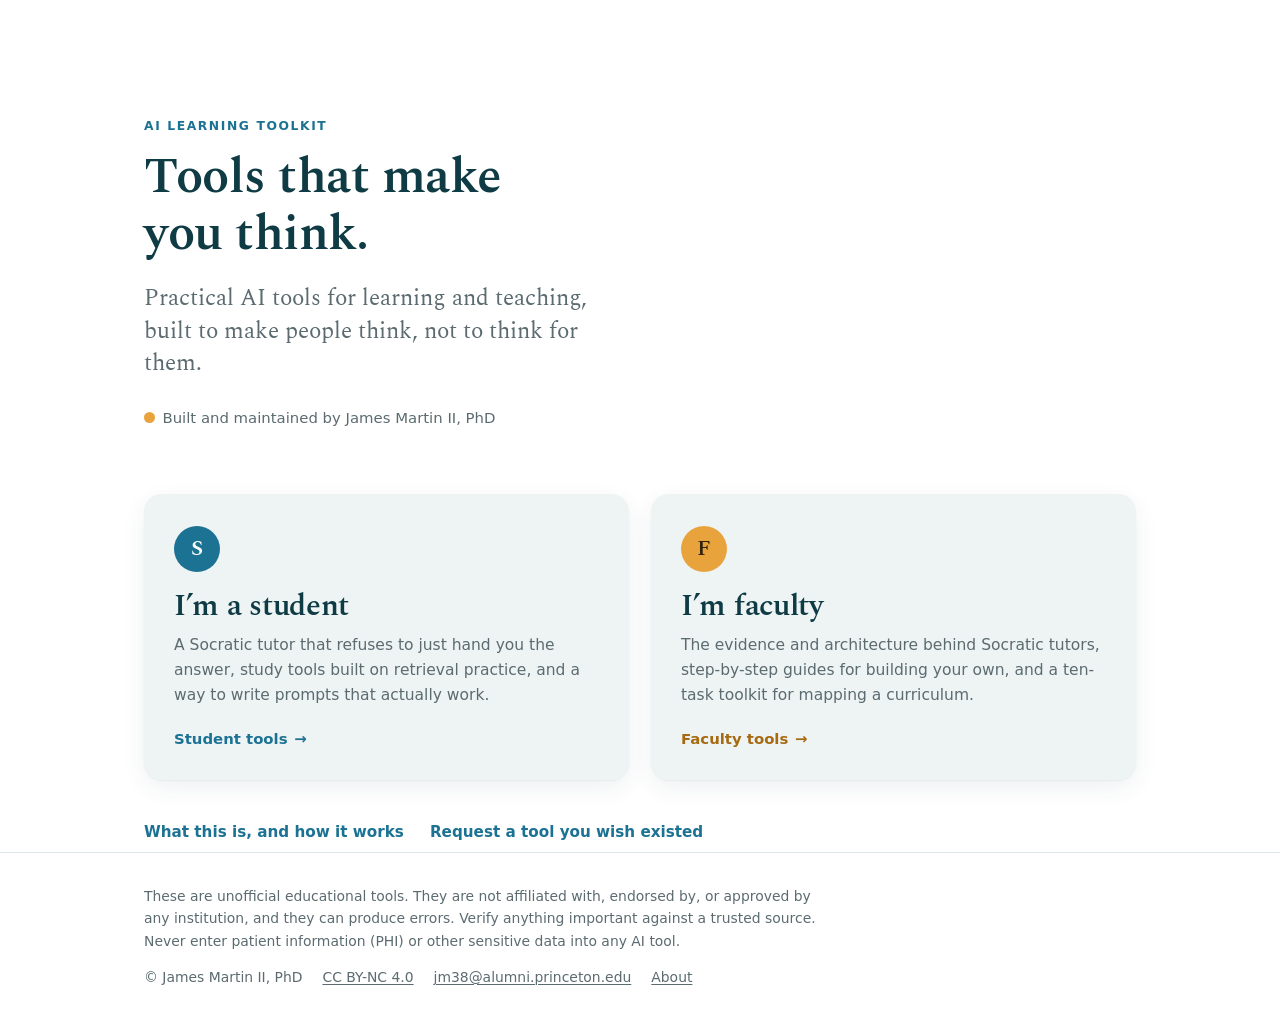
==== ai-learning-toolkit/index.html @ 67334102 "Add AI Learning Toolkit hub with student and faculty tracks Builds the two-track AI teaching tool li" ====
<!DOCTYPE html>
<html lang="en">
<head>
<meta charset="utf-8">
<meta name="viewport" content="width=device-width, initial-scale=1">
<title>AI Learning Toolkit</title>
<meta name="description" content="Practical AI tools for learning and teaching, built to make people think, not to think for them.">
<meta property="og:title" content="AI Learning Toolkit">
<meta property="og:description" content="Practical AI tools for learning and teaching, built to make people think, not to think for them.">
<meta property="og:type" content="website">
<link rel="preconnect" href="https://fonts.googleapis.com">
<link rel="preconnect" href="https://fonts.gstatic.com" crossorigin>
<link rel="stylesheet" href="https://fonts.googleapis.com/css2?family=Spectral:wght@500;600&display=swap">
<link rel="stylesheet" href="assets/style.css">
<style>
  /* Landing page only: a tall, quiet opening before the two doors. */
  .hero { padding: clamp(64px, 13vh, 128px) 0 clamp(40px, 7vh, 70px); }
  .hero h1 { max-width: 15ch; }
  .hero .purpose {
    font-family: var(--serif);
    font-size: clamp(1.12rem, 2.3vw, 1.42rem);
    color: var(--muted);
    max-width: 40ch;
    margin-top: .55em;
    line-height: 1.45;
  }
  .byline { font-size: .93rem; color: var(--muted); margin: 26px 0 0; }
  .byline .dot { margin-right: .5em; vertical-align: baseline; }
  .third {
    display: flex;
    flex-wrap: wrap;
    gap: 10px 26px;
    align-items: baseline;
    font-size: .95rem;
    color: var(--muted);
    margin-bottom: 56px;
  }
  .third a { font-weight: 600; text-decoration: none; }
  .third a:hover { text-decoration: underline; }
</style>
</head>
<body>
<a class="skip" href="#doors">Skip to the two tracks</a>

<main>
  <section class="hero">
    <div class="wrap">
      <p class="eyebrow">AI Learning Toolkit</p>
      <h1>Tools that make you think.</h1>
      <p class="purpose">Practical AI tools for learning and teaching, built to make people think, not to think for them.</p>
      <p class="byline"><span class="dot dot--amber"></span>Built and maintained by James Martin II, PhD</p>
    </div>
  </section>

  <div class="wrap">
    <div class="doors" id="doors">
      <a class="door door--student" href="students.html">
        <span class="circle" aria-hidden="true">S</span>
        <h2>I&rsquo;m a student</h2>
        <p>A Socratic tutor that refuses to just hand you the answer, study tools built on retrieval practice, and a way to write prompts that actually work.</p>
        <span class="go">Student tools</span>
      </a>

      <a class="door door--faculty" href="faculty.html">
        <span class="circle circle--amber" aria-hidden="true">F</span>
        <h2>I&rsquo;m faculty</h2>
        <p>The evidence and architecture behind Socratic tutors, step-by-step guides for building your own, and a ten-task toolkit for mapping a curriculum.</p>
        <span class="go">Faculty tools</span>
      </a>
    </div>

    <p class="third">
      <span><a href="about.html">What this is, and how it works</a></span>
      <span><a href="https://docs.google.com/forms/d/e/1FAIpQLSerSm1qCP2Snyl-9muM-snReBUJaLsD_PfKhPtI-Etm9-B4SQ/viewform">Request a tool you wish existed</a></span>
    </p>
  </div>
</main>

<footer class="site-footer">
  <div class="wrap">
    <p>These are unofficial educational tools. They are not affiliated with, endorsed by, or approved by any institution, and they can produce errors. Verify anything important against a trusted source. Never enter patient information (PHI) or other sensitive data into any AI tool.</p>
    <div class="meta">
      <span>&copy; James Martin II, PhD</span>
      <span><a href="https://creativecommons.org/licenses/by-nc/4.0/">CC BY-NC 4.0</a></span>
      <span><a href="mailto:jm38@alumni.princeton.edu">jm38@alumni.princeton.edu</a></span>
      <span><a href="about.html">About</a></span>
    </div>
  </div>
</footer>
</body>
</html>
---- ai-learning-toolkit/assets/style.css ----
/* AI Learning Toolkit — design tokens and shared components.
   Ink / Teal / Amber on white, one serif paired with one sans.
   No accent stripes, no color bars, no underlines beneath headings. */

:root {
  --ink: #0F3B44;
  --teal: #1C7293;
  --amber: #E8A33D;
  --bg: #FFFFFF;
  --tint: #EEF3F4;
  --text: #1F2A2E;
  --muted: #5B6B70;
  --line: #DCE5E7;

  --serif: "Spectral", Cambria, Georgia, "Times New Roman", serif;
  --sans: system-ui, -apple-system, "Segoe UI", Roboto, "Helvetica Neue", Arial, sans-serif;

  --shadow: 0 1px 2px rgba(15, 59, 68, .05), 0 8px 24px rgba(15, 59, 68, .07);
  --shadow-lift: 0 2px 4px rgba(15, 59, 68, .06), 0 16px 40px rgba(15, 59, 68, .13);
  --radius: 14px;
  --measure: 66ch;
}

*, *::before, *::after { box-sizing: border-box; }

html { -webkit-text-size-adjust: 100%; scroll-behavior: smooth; }

body {
  margin: 0;
  background: var(--bg);
  color: var(--text);
  font-family: var(--sans);
  font-size: 17px;
  line-height: 1.6;
  -webkit-font-smoothing: antialiased;
}

h1, h2, h3, h4 {
  font-family: var(--serif);
  color: var(--ink);
  font-weight: 600;
  line-height: 1.15;
  margin: 0 0 .4em;
  letter-spacing: -.01em;
}

h1 { font-size: clamp(2rem, 5.2vw, 3.1rem); }
h2 { font-size: clamp(1.4rem, 3vw, 1.85rem); }
h3 { font-size: 1.18rem; }

p { margin: 0 0 1em; }
p:last-child { margin-bottom: 0; }

a { color: var(--teal); text-decoration-thickness: 1px; text-underline-offset: 2px; }
a:hover { color: var(--ink); }

ul, ol { margin: 0 0 1em; padding-left: 1.25em; }
li { margin-bottom: .4em; }

hr { border: 0; border-top: 1px solid var(--line); margin: 2.5rem 0; }

code {
  font-family: ui-monospace, SFMono-Regular, "SF Mono", Menlo, Consolas, monospace;
  font-size: .9em;
  background: var(--tint);
  padding: .12em .38em;
  border-radius: 5px;
}

/* ---------- layout ---------- */

.wrap { max-width: 1040px; margin: 0 auto; padding: 0 24px; }
.wrap--narrow { max-width: 760px; }

.skip {
  position: absolute; left: -9999px; top: 0;
  background: var(--ink); color: #fff; padding: .7em 1.1em; border-radius: 0 0 8px 0; z-index: 10;
}
.skip:focus { left: 0; color: #fff; }

:focus-visible { outline: 3px solid var(--amber); outline-offset: 3px; border-radius: 4px; }

/* ---------- masthead (interior pages) ---------- */

.masthead {
  border-bottom: 1px solid var(--line);
  background: var(--bg);
}
.masthead .wrap {
  display: flex;
  align-items: center;
  justify-content: space-between;
  gap: 16px;
  flex-wrap: wrap;
  padding-top: 18px;
  padding-bottom: 18px;
}
.wordmark {
  font-family: var(--serif);
  font-size: 1.05rem;
  font-weight: 600;
  color: var(--ink);
  text-decoration: none;
  display: inline-flex;
  align-items: center;
  gap: .55em;
}
.wordmark:hover { color: var(--teal); }
.masthead nav { display: flex; gap: 22px; font-size: .92rem; }
.masthead nav a { color: var(--muted); text-decoration: none; }
.masthead nav a:hover, .masthead nav a[aria-current="page"] { color: var(--ink); }
.masthead nav a[aria-current="page"] { font-weight: 600; }

/* ---------- the small colored circle (the one motif) ---------- */

.dot {
  display: inline-block;
  width: 11px; height: 11px;
  border-radius: 50%;
  background: var(--teal);
  flex: none;
}
.dot--amber { background: var(--amber); }
.dot--ink { background: var(--ink); }
.dot--hollow { background: transparent; box-shadow: inset 0 0 0 2px var(--muted); }

.circle {
  width: 46px; height: 46px;
  border-radius: 50%;
  display: grid;
  place-items: center;
  font-family: var(--serif);
  font-size: 1.35rem;
  font-weight: 600;
  color: #fff;
  background: var(--teal);
  flex: none;
}
.circle--amber { background: var(--amber); color: #33230A; }
.circle--ink { background: var(--ink); }

/* ---------- buttons ---------- */

.btn {
  display: inline-flex;
  align-items: center;
  gap: .6em;
  font: inherit;
  font-weight: 600;
  font-size: .97rem;
  padding: .78em 1.4em;
  border-radius: 999px;
  border: 1px solid transparent;
  background: var(--ink);
  color: #fff;
  text-decoration: none;
  cursor: pointer;
  transition: transform .15s ease, box-shadow .15s ease, background .15s ease, color .15s ease;
}
.btn:hover { background: #0b2d34; color: #fff; transform: translateY(-1px); box-shadow: var(--shadow); }

.btn--amber { background: var(--amber); color: #33230A; }
.btn--amber:hover { background: #d9922c; color: #33230A; }

.btn--quiet {
  background: transparent;
  color: var(--ink);
  border-color: var(--line);
}
.btn--quiet:hover { background: var(--tint); color: var(--ink); }

/* ---------- cards ---------- */

.card {
  background: var(--tint);
  border-radius: var(--radius);
  padding: 26px;
  box-shadow: var(--shadow);
}

/* the two doors on the landing page */
.doors {
  display: grid;
  grid-template-columns: repeat(auto-fit, minmax(280px, 1fr));
  gap: 22px;
  margin: 0 0 40px;
}
.door {
  display: block;
  background: var(--tint);
  border-radius: 18px;
  padding: 32px 30px 28px;
  text-decoration: none;
  color: var(--text);
  box-shadow: var(--shadow);
  transition: transform .18s ease, box-shadow .18s ease;
}
.door:hover { transform: translateY(-3px); box-shadow: var(--shadow-lift); color: var(--text); }
.door h2 { margin: 18px 0 .3em; }
.door p { color: var(--muted); font-size: .97rem; margin-bottom: 1.1em; }
.door .go {
  font-weight: 600;
  font-size: .93rem;
  color: var(--teal);
  display: inline-flex;
  align-items: center;
  gap: .45em;
}
.door--faculty .go { color: #A66A11; }
.door .go::after { content: "→"; transition: transform .18s ease; }
.door:hover .go::after { transform: translateX(4px); }

/* tool cards */
.tools {
  display: grid;
  grid-template-columns: repeat(auto-fit, minmax(310px, 1fr));
  gap: 20px;
  margin-bottom: 44px;
}
.tool {
  background: var(--tint);
  border-radius: var(--radius);
  padding: 24px;
  box-shadow: var(--shadow);
  display: flex;
  flex-direction: column;
  transition: box-shadow .18s ease;
}
.tool:hover { box-shadow: var(--shadow-lift); }
.tool h3 { margin-bottom: .35em; }
.tool > p { color: var(--muted); font-size: .95rem; }
.tool .actions { margin-top: auto; padding-top: 16px; display: flex; flex-wrap: wrap; gap: 10px 18px; align-items: center; }
.tool .actions a { font-size: .93rem; font-weight: 600; text-decoration: none; }
.tool .actions a:hover { text-decoration: underline; }
.tool .actions .secondary { font-weight: 500; color: var(--muted); }

/* wide row variant, used on the faculty page */
.tool--row { flex-direction: row; gap: 24px; align-items: flex-start; }
.tool--row .body { flex: 1; display: flex; flex-direction: column; }
.tool--row .actions { margin-top: 0; padding-top: 14px; }
@media (max-width: 620px) {
  .tool--row { flex-direction: column; }
}

/* tags */
.tags { display: flex; flex-wrap: wrap; gap: 8px; margin: 0 0 14px; padding: 0; list-style: none; }
.tag {
  display: inline-flex;
  align-items: center;
  gap: .45em;
  font-size: .78rem;
  font-weight: 600;
  letter-spacing: .01em;
  color: var(--ink);
  background: rgba(255, 255, 255, .82);
  border-radius: 999px;
  padding: .3em .8em;
  margin: 0;
}
.tag--soon { color: var(--muted); }

/* ---------- request panel ---------- */

.request {
  border-radius: 18px;
  background: var(--ink);
  color: #E7F0F2;
  padding: 34px 32px;
  display: flex;
  align-items: center;
  justify-content: space-between;
  gap: 26px;
  flex-wrap: wrap;
  margin-bottom: 48px;
}
.request h2 { color: #fff; margin-bottom: .3em; }
.request p { color: #B9CCD1; font-size: .97rem; max-width: 46ch; }
.request .btn--amber:hover { transform: translateY(-1px); }

/* ---------- misc blocks ---------- */

.lede {
  font-size: 1.12rem;
  color: var(--muted);
  max-width: var(--measure);
}

.eyebrow {
  font-size: .77rem;
  font-weight: 700;
  letter-spacing: .13em;
  text-transform: uppercase;
  color: var(--teal);
  margin: 0 0 12px;
}

.page-head { padding: 56px 0 34px; }
.page-head h1 { margin-bottom: .25em; }

.steps { list-style: none; padding: 0; margin: 0 0 8px; counter-reset: step; }
.steps li {
  position: relative;
  padding-left: 52px;
  margin-bottom: 22px;
  counter-increment: step;
}
.steps li::before {
  content: counter(step);
  position: absolute;
  left: 0; top: -2px;
  width: 34px; height: 34px;
  border-radius: 50%;
  background: var(--teal);
  color: #fff;
  font-family: var(--serif);
  font-weight: 600;
  display: grid;
  place-items: center;
}
.steps strong { color: var(--ink); }

.note {
  background: var(--tint);
  border-radius: var(--radius);
  padding: 20px 24px;
  font-size: .95rem;
  color: var(--muted);
  box-shadow: var(--shadow);
}
.note strong { color: var(--ink); }

/* ---------- footer ---------- */

.site-footer {
  border-top: 1px solid var(--line);
  margin-top: 8px;
  padding: 32px 0 44px;
  font-size: .87rem;
  color: var(--muted);
}
.site-footer p { max-width: 78ch; margin-bottom: .8em; }
.site-footer a { color: var(--muted); }
.site-footer a:hover { color: var(--ink); }
.site-footer .meta { display: flex; flex-wrap: wrap; gap: 8px 20px; margin-top: 14px; }

@media (prefers-reduced-motion: reduce) {
  *, *::before, *::after { transition: none !important; animation: none !important; scroll-behavior: auto !important; }
}
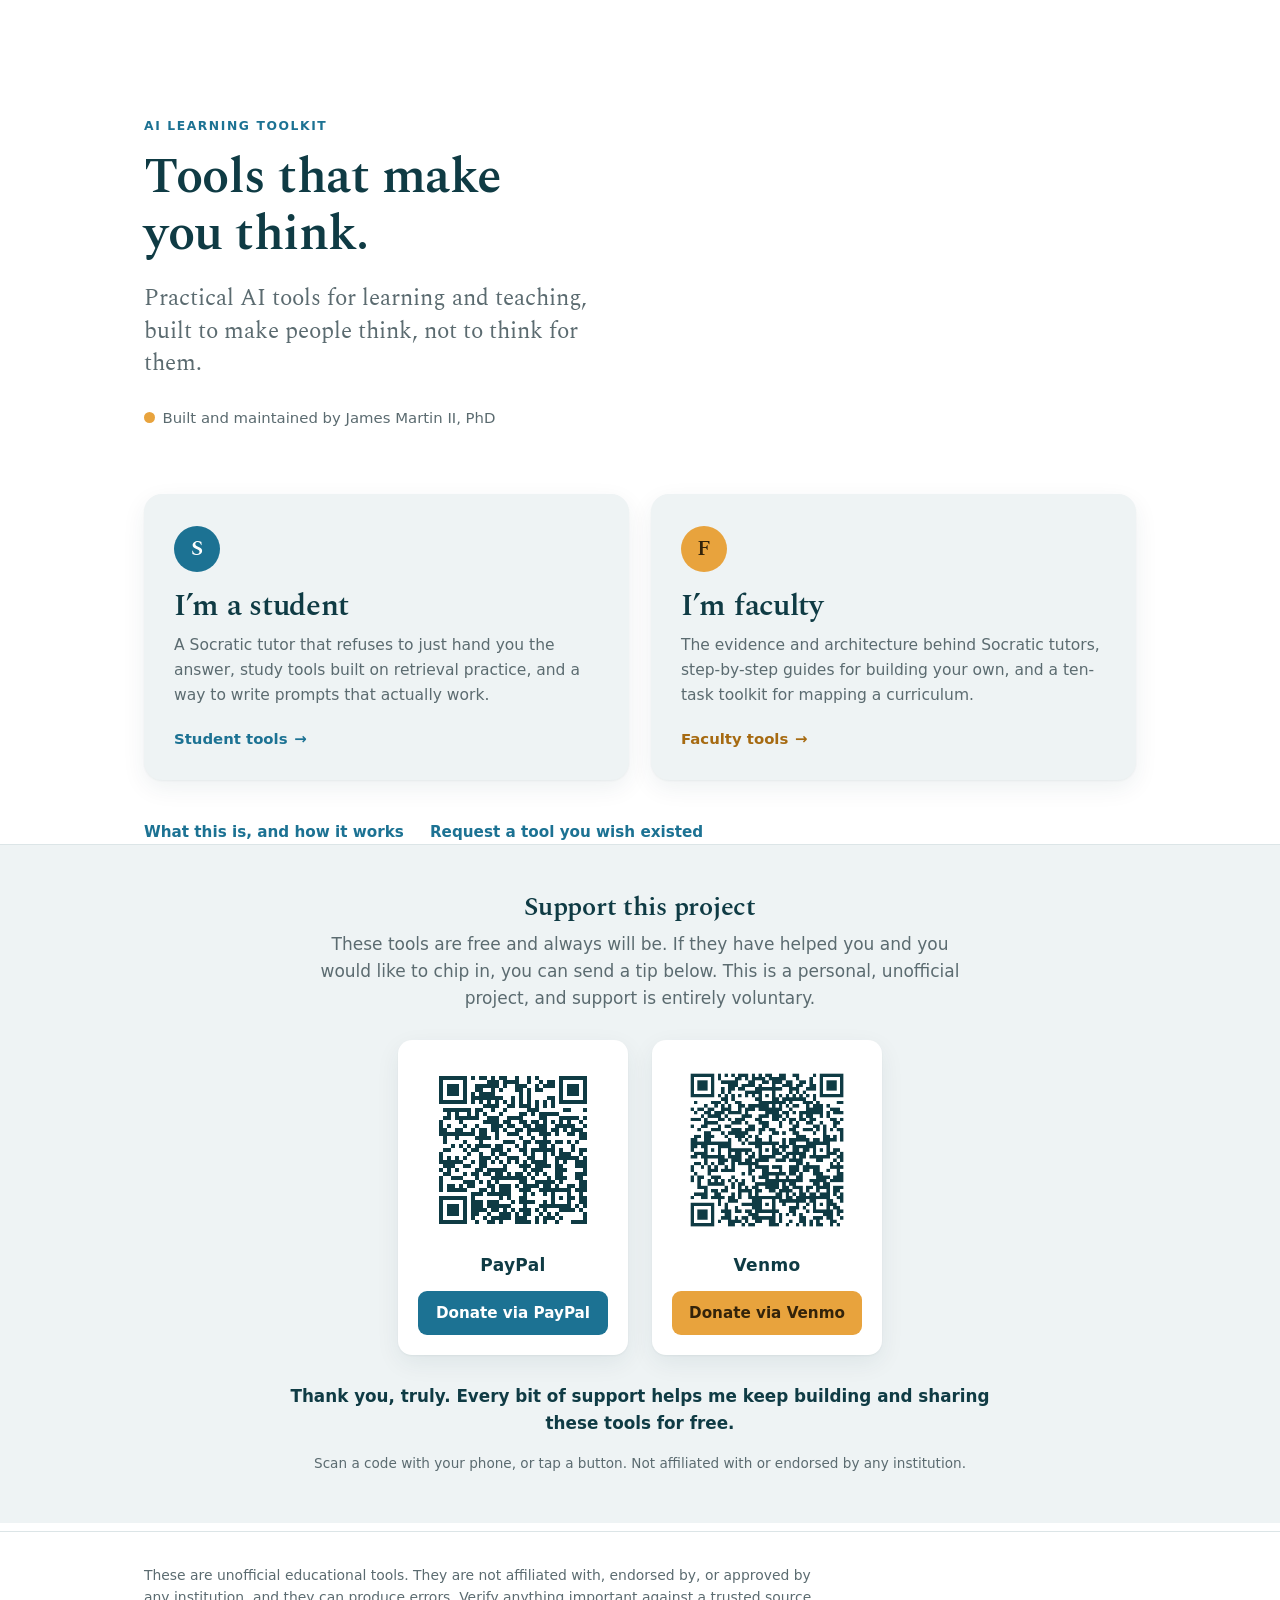
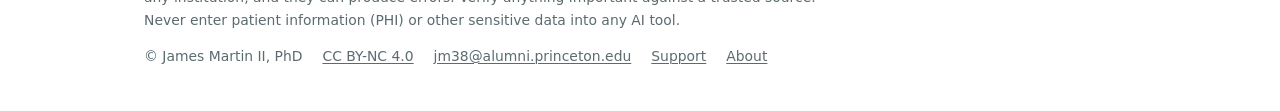
==== commit d5d899dd: "Add support section and a reconciled BUILD_SPEC with the canonical manifest Support section (v1.2 in" ====
--- a/ai-learning-toolkit/index.html
+++ b/ai-learning-toolkit/index.html
@@ -74,6 +74,39 @@
       <span><a href="https://docs.google.com/forms/d/e/1FAIpQLSerSm1qCP2Snyl-9muM-snReBUJaLsD_PfKhPtI-Etm9-B4SQ/viewform">Request a tool you wish existed</a></span>
     </p>
   </div>
+
+  <section class="support" id="support">
+    <div class="support-inner">
+      <h2>Support this project</h2>
+      <p class="support-lede">
+        These tools are free and always will be. If they have helped you and you would like to
+        chip in, you can send a tip below. This is a personal, unofficial project, and support
+        is entirely voluntary.
+      </p>
+      <div class="support-cards">
+        <div class="support-card">
+          <img src="assets/paypal_qr.png" alt="PayPal QR code to pay James Martin" width="180" height="180">
+          <span class="support-label">PayPal</span>
+          <a class="support-btn support-btn--paypal"
+             href="https://www.paypal.com/qrcodes/p2pqrc/SB9BQDTVM8K5Q"
+             target="_blank" rel="noopener">Donate via PayPal</a>
+        </div>
+        <div class="support-card">
+          <img src="assets/venmo_qr.png" alt="Venmo QR code to pay @James-MartinII-1" width="180" height="180">
+          <span class="support-label">Venmo</span>
+          <a class="support-btn support-btn--venmo"
+             href="https://venmo.com/u/James-MartinII-1"
+             target="_blank" rel="noopener">Donate via Venmo</a>
+        </div>
+      </div>
+      <p class="support-thanks">
+        Thank you, truly. Every bit of support helps me keep building and sharing these tools for free.
+      </p>
+      <p class="support-fine">
+        Scan a code with your phone, or tap a button. Not affiliated with or endorsed by any institution.
+      </p>
+    </div>
+  </section>
 </main>
 
 <footer class="site-footer">
@@ -83,6 +116,7 @@
       <span>&copy; James Martin II, PhD</span>
       <span><a href="https://creativecommons.org/licenses/by-nc/4.0/">CC BY-NC 4.0</a></span>
       <span><a href="mailto:jm38@alumni.princeton.edu">jm38@alumni.princeton.edu</a></span>
+      <span><a href="#support">Support</a></span>
       <span><a href="about.html">About</a></span>
     </div>
   </div>
--- a/ai-learning-toolkit/assets/style.css
+++ b/ai-learning-toolkit/assets/style.css
@@ -329,6 +329,49 @@
 }
 .note strong { color: var(--ink); }
 
+/* ---------- support / tip jar ---------- */
+
+.support {
+  background: var(--tint);
+  border-top: 1px solid var(--line);
+  padding: 3rem 1.25rem;
+}
+.support-inner { max-width: 720px; margin: 0 auto; text-align: center; }
+.support h2 { font-size: 1.6rem; margin: 0 0 .5rem; }
+.support-lede { color: var(--muted); margin: 0 auto 1.75rem; max-width: 60ch; }
+.support-cards { display: flex; gap: 1.5rem; justify-content: center; flex-wrap: wrap; }
+.support-card {
+  background: #fff;
+  border-radius: 14px;
+  padding: 1.25rem;
+  width: 230px;
+  display: flex;
+  flex-direction: column;
+  align-items: center;
+  gap: .75rem;
+  box-shadow: var(--shadow);
+}
+.support-card img { width: 180px; height: 180px; display: block; border-radius: 6px; }
+.support-label { font-weight: 600; color: var(--ink); letter-spacing: .02em; }
+.support-btn {
+  display: inline-block;
+  width: 100%;
+  padding: .6rem 1rem;
+  border-radius: 9px;
+  font-weight: 600;
+  font-size: .95rem;
+  text-decoration: none;
+  color: #fff;
+  transition: transform .15s ease, filter .15s ease;
+}
+.support-btn:hover { filter: brightness(1.06); transform: translateY(-1px); color: #fff; }
+.support-btn--paypal { background: var(--teal); }
+.support-btn--venmo { background: var(--amber); color: #33230A; }
+.support-btn--venmo:hover { color: #33230A; }
+.support-thanks { color: var(--ink); font-weight: 600; font-size: 1.05rem; margin-top: 1.75rem; }
+.support-fine { color: var(--muted); font-size: .85rem; margin-top: 1rem; }
+@media (max-width: 520px) { .support-card { width: 100%; max-width: 280px; } }
+
 /* ---------- footer ---------- */
 
 .site-footer {
